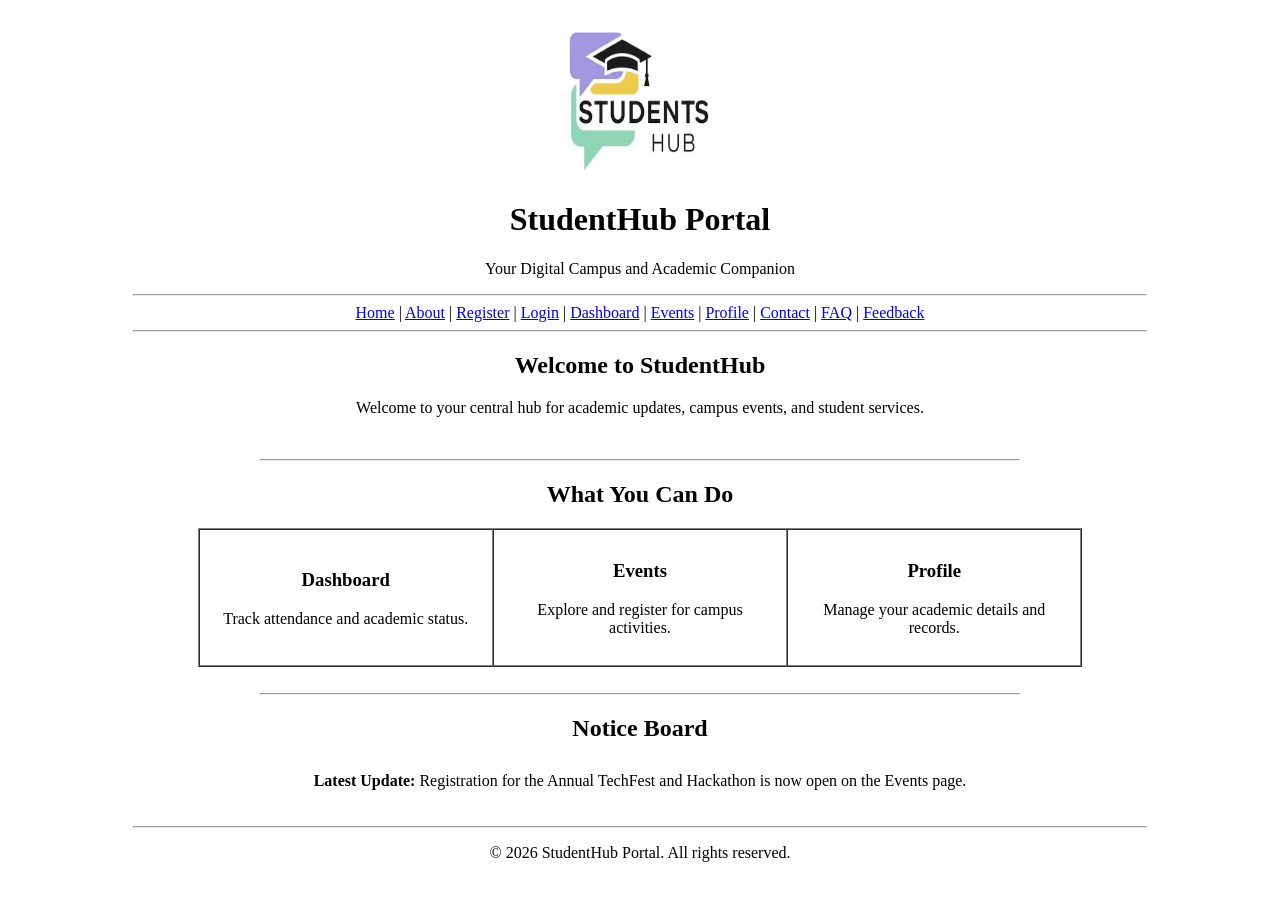
==== index.html @ c91a0edb "StudentHub" ====
<!DOCTYPE html>
<html lang="en">
<head>
    <meta charset="UTF-8">
    <meta name="viewport" content="width=device-width, initial-scale=1.0">
    <title>StudentHub Portal - Home</title>
</head>
<body>

    <center>
        <header>
            <br>
            <img src="logo.jfif" alt="StudentHub Portal Logo" width="150" height="150">
            <h1>StudentHub Portal</h1>
            <p>Your Digital Campus and Academic Companion</p>
            <hr width="80%">
            
            <nav aria-label="Main Navigation">
                <a href="index.html">Home</a> | 
                <a href="about.html">About</a> | 
                <a href="register.html">Register</a> | 
                <a href="login.html">Login</a> | 
                <a href="dashboard.html">Dashboard</a> | 
                <a href="events.html">Events</a> | 
                <a href="profile.html">Profile</a> | 
                <a href="contact.html">Contact</a> | 
                <a href="faq.html">FAQ</a> | 
                <a href="feedback.html">Feedback</a>
            </nav>
            <hr width="80%">
        </header>

        <main>
            <section>
                <h2>Welcome to StudentHub</h2>
                <p>Welcome to your central hub for academic updates, campus events, and student services.</p>
                <br>
                <hr width="60%">
            </section>

            <section>
                <h2>What You Can Do</h2>
                
                <table border="1" cellpadding="12" cellspacing="0" width="70%">
                    <tr>
                        <td align="center" width="33%">
                            <h3>Dashboard</h3>
                            <p>Track attendance and academic status.</p>
                        </td>
                        <td align="center" width="33%">
                            <h3>Events</h3>
                            <p>Explore and register for campus activities.</p>
                        </td>
                        <td align="center" width="33%">
                            <h3>Profile</h3>
                            <p>Manage your academic details and records.</p>
                        </td>
                    </tr>
                </table>
                <br>
                <hr width="60%">
            </section>

            <section>
                <h2>Notice Board</h2>
                <table border="0" cellpadding="8" width="60%">
                    <tr>
                        <td align="center">
                            <b>Latest Update:</b> Registration for the Annual TechFest and Hackathon is now open on the Events page.
                        </td>
                    </tr>
                </table>
                <br>
                <hr width="80%">
            </section>
        </main>

        <footer>
            <p>&copy; 2026 StudentHub Portal. All rights reserved.</p>
        </footer>
    </center>

</body>
</html>
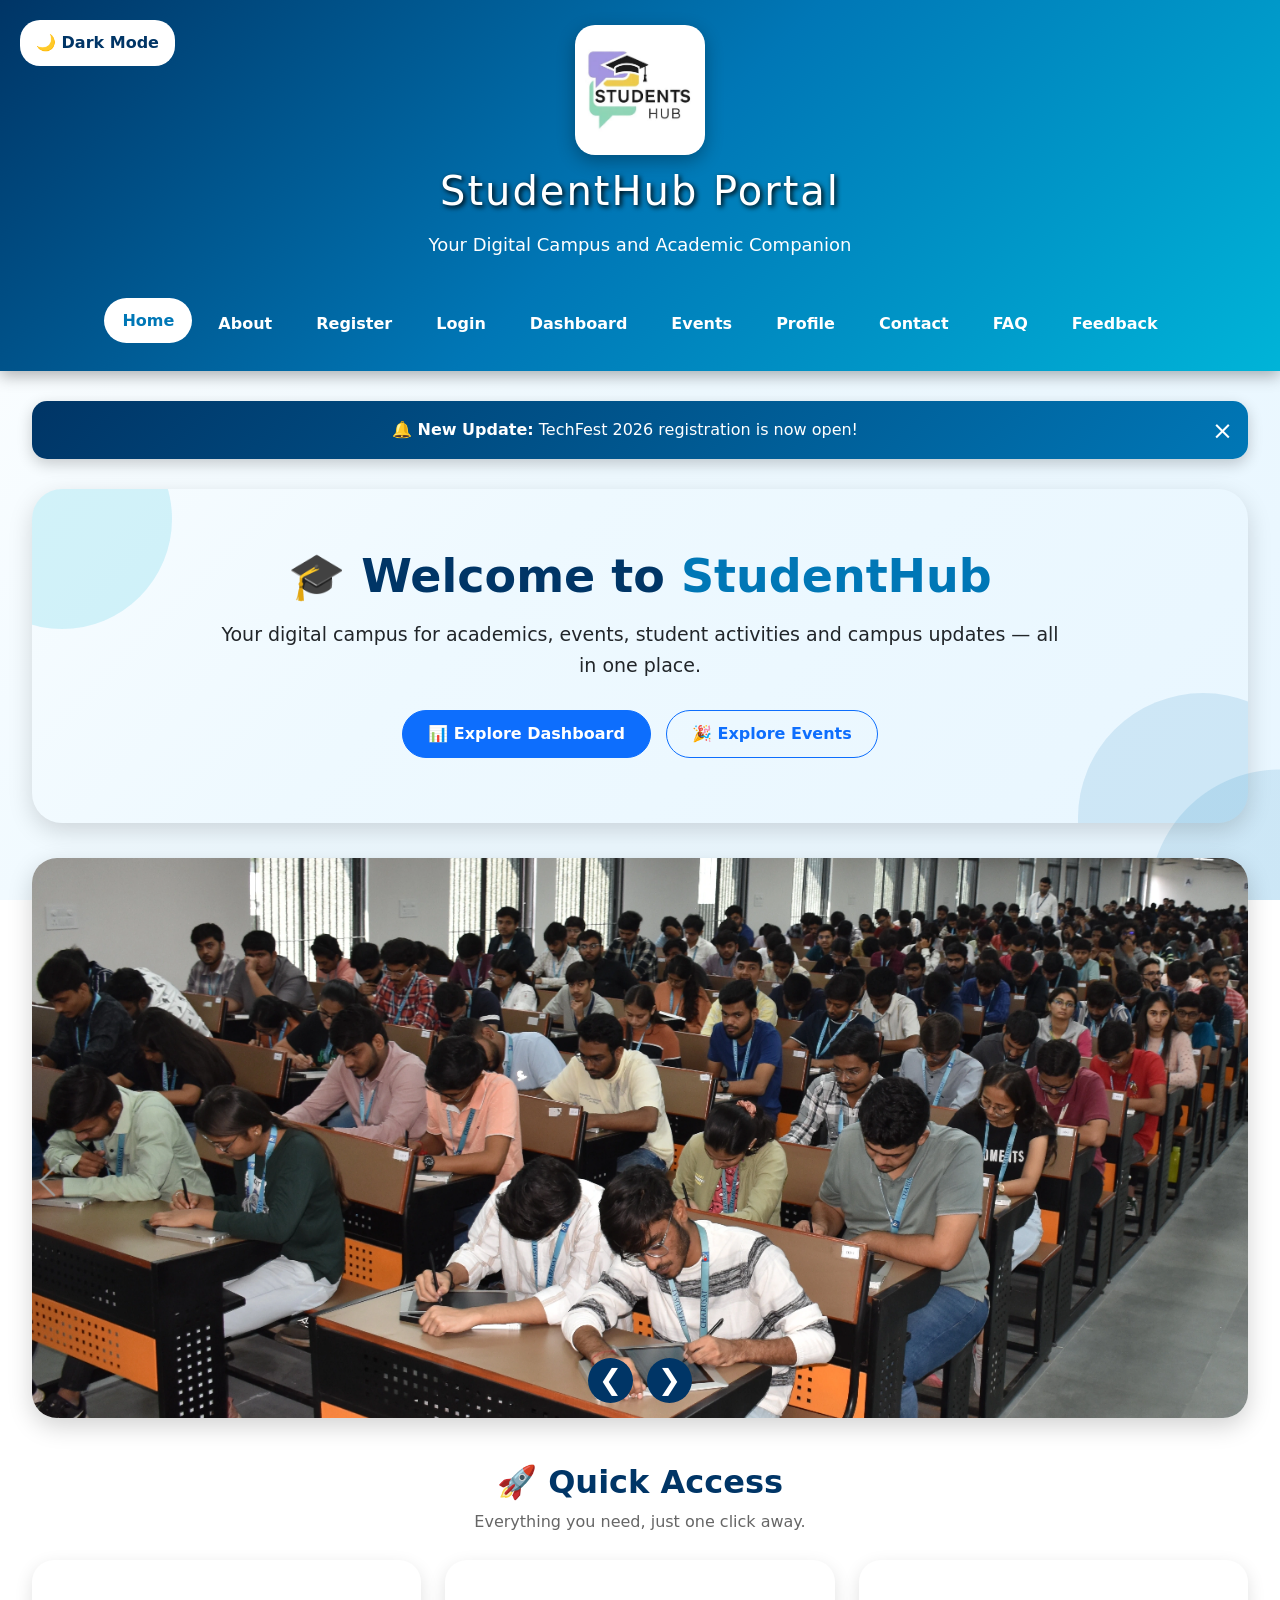
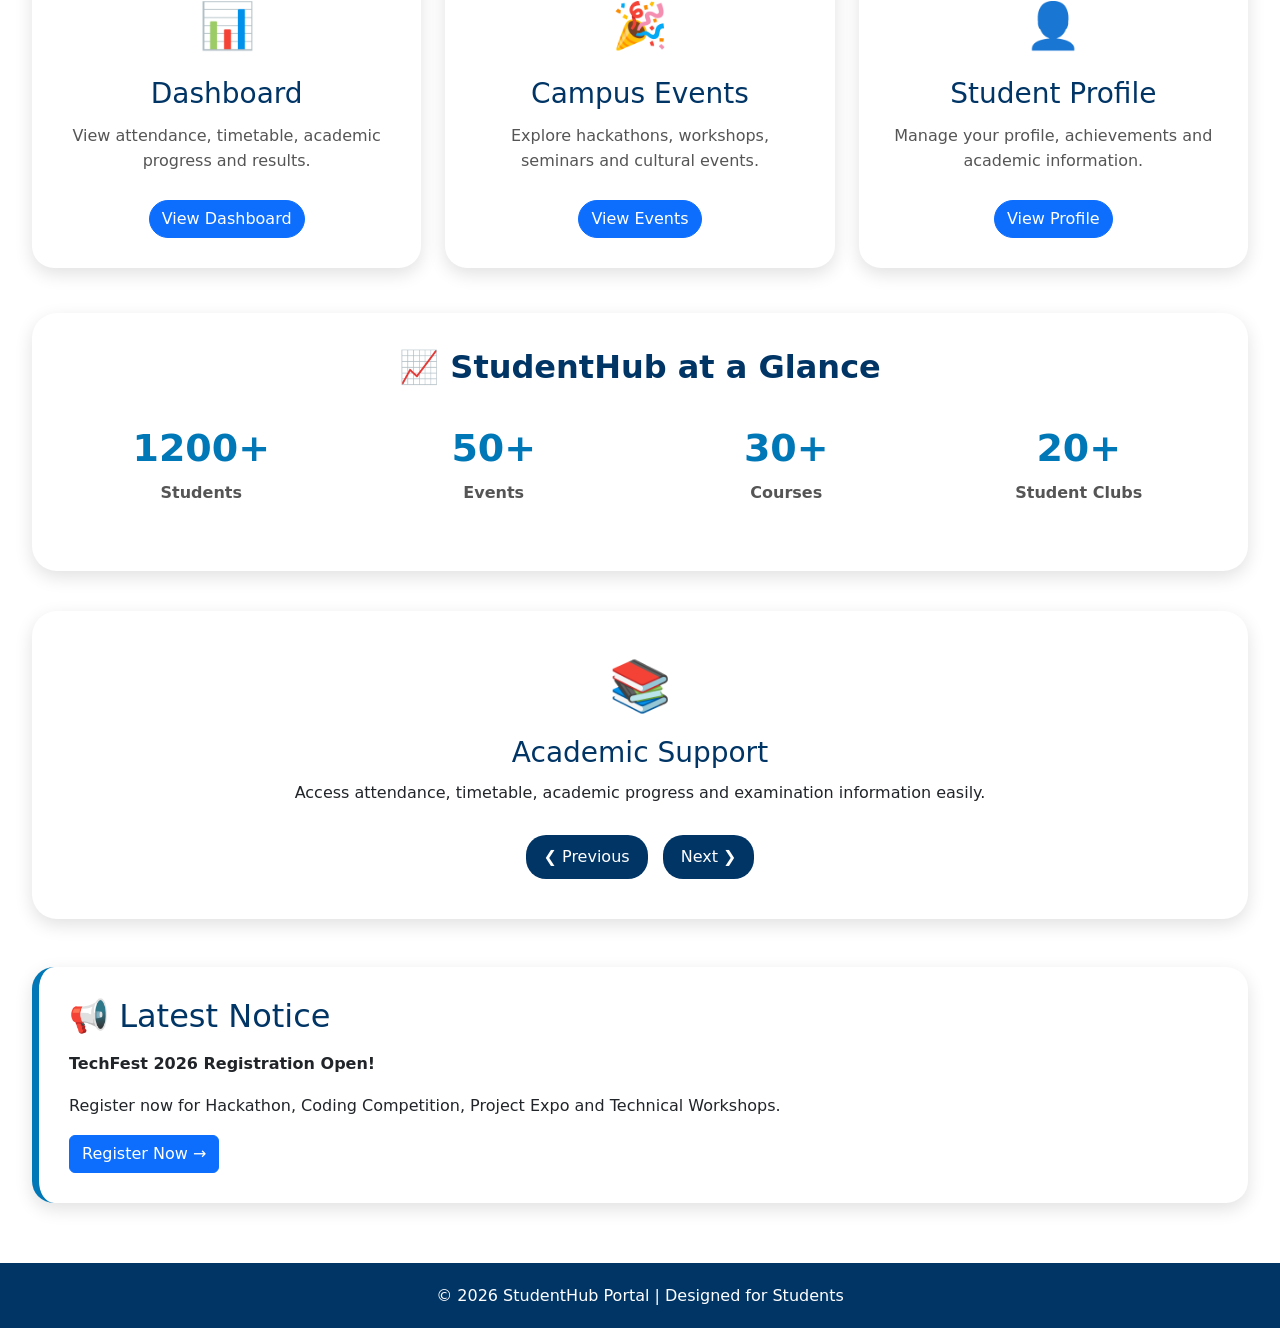
==== commit 5bbbd7b8: "Updated project" ====
--- a/index.html
+++ b/index.html
@@ -1,84 +1,1083 @@
 <!DOCTYPE html>
 <html lang="en">
+
 <head>
+
     <meta charset="UTF-8">
     <meta name="viewport" content="width=device-width, initial-scale=1.0">
+
     <title>StudentHub Portal - Home</title>
+
+    <!-- Common CSS -->
+    <link rel="stylesheet" href="csscommon.css">
+
+    <!-- Bootstrap -->
+    <link
+        href="https://cdn.jsdelivr.net/npm/bootstrap@5.3.3/dist/css/bootstrap.min.css"
+        rel="stylesheet">
+
+    <style>
+
+        /* ================= HOME PAGE BODY ================= */
+
+        body {
+            background:
+                radial-gradient(circle at top left,
+                    rgba(0, 180, 216, 0.18) 0,
+                    rgba(0, 180, 216, 0.18) 110px,
+                    transparent 111px),
+
+                radial-gradient(circle at bottom right,
+                    rgba(0, 119, 182, 0.12) 0,
+                    rgba(0, 119, 182, 0.12) 130px,
+                    transparent 131px),
+
+                linear-gradient(135deg,
+                    #ffffff,
+                    #eef9ff,
+                    #e8f6ff);
+
+            background-attachment: fixed;
+            background-size: cover;
+            line-height: 1.6;
+        }
+
+
+        /* ================= HOME HEADER OVERRIDE ================= */
+
+        header {
+            position: sticky;
+            top: 0;
+            z-index: 1000;
+        }
+
+        .logo-section img {
+            width: 130px;
+            height: 130px;
+            border-radius: 20px;
+            box-shadow: 0 6px 18px rgba(0,0,0,.3);
+            transition: .4s;
+        }
+
+        .logo-section img:hover {
+            transform: scale(1.08) rotate(2deg);
+        }
+
+        .logo-section h1 {
+            text-shadow: 2px 2px 5px black;
+        }
+
+
+        /* ================= MAIN ================= */
+
+        .container-main {
+            width: 95%;
+            max-width: 1350px;
+            margin: auto;
+            padding: 30px 0;
+        }
+
+
+        /* ================= NOTIFICATION ================= */
+
+        .notification {
+            background: linear-gradient(135deg, #003566, #0077b6);
+            color: white;
+            padding: 16px 50px 16px 20px;
+            text-align: center;
+            position: relative;
+            border-radius: 15px;
+            margin-bottom: 30px;
+            box-shadow: 0 5px 15px rgba(0,0,0,.2);
+        }
+
+        .notification button {
+            position: absolute;
+            right: 15px;
+            top: 10px;
+            border: none;
+            background: transparent;
+            color: white;
+            font-size: 25px;
+            cursor: pointer;
+        }
+
+
+        /* ================= HERO ================= */
+
+        .hero {
+            background: transparent;
+            padding: 60px 30px;
+            border-radius: 30px;
+            text-align: center;
+            box-shadow: 0 8px 25px rgba(0,0,0,.15);
+            position: relative;
+            overflow: hidden;
+        }
+
+        .hero::before {
+            content: "";
+            position: absolute;
+            width: 220px;
+            height: 220px;
+            border-radius: 50%;
+            background: rgba(0,180,216,.15);
+            top: -80px;
+            left: -80px;
+        }
+
+        .hero::after {
+            content: "";
+            position: absolute;
+            width: 250px;
+            height: 250px;
+            border-radius: 50%;
+            background: rgba(0,119,182,.12);
+            bottom: -120px;
+            right: -80px;
+        }
+
+        .hero h2 {
+            font-size: 46px;
+            font-weight: bold;
+            color: #003566;
+            margin-bottom: 15px;
+            position: relative;
+            z-index: 1;
+        }
+
+        .hero h2 span {
+            color: #0077b6;
+        }
+
+        .hero p {
+            font-size: 19px;
+            max-width: 850px;
+            margin: auto;
+            position: relative;
+            z-index: 1;
+        }
+
+        .hero-buttons {
+            margin-top: 25px;
+            position: relative;
+            z-index: 1;
+        }
+
+        .hero-buttons a {
+            margin: 5px;
+            border-radius: 25px;
+            padding: 11px 25px;
+            font-weight: bold;
+        }
+
+
+        /* ================= IMAGE BANNER ================= */
+
+        .image-banner {
+            position: relative;
+            width: 100%;
+            height: 560px;
+            margin-top: 35px;
+            border-radius: 25px;
+            overflow: hidden;
+            background: transparent;
+            box-shadow: 0 8px 25px rgba(0,0,0,.18);
+        }
+
+        .banner-image {
+            position: absolute;
+            top: 0;
+            left: 0;
+            width: 100%;
+            height: 100%;
+            object-fit: cover;
+            opacity: 0;
+            transition: opacity .8s ease;
+        }
+
+        .banner-image.active {
+            opacity: 1;
+        }
+
+
+        /* ================= IMAGE BANNER BUTTONS ================= */
+
+        .banner-btn {
+            position: absolute;
+            bottom: 15px;
+            width: 45px;
+            height: 45px;
+            border: none;
+            border-radius: 50%;
+            background: #003566;
+            color: white;
+            font-size: 28px;
+            font-weight: bold;
+            cursor: pointer;
+            z-index: 10;
+
+            display: flex;
+            align-items: center;
+            justify-content: center;
+
+            transition: .3s;
+        }
+
+        .banner-btn:hover {
+            background: #0077b6;
+        }
+
+        .prev-btn {
+            left: 50%;
+            transform: translateX(-52px);
+        }
+
+        .next-btn {
+            left: 50%;
+            transform: translateX(7px);
+        }
+
+        .prev-btn:hover {
+            transform: translateX(-52px) scale(1.1);
+        }
+
+        .next-btn:hover {
+            transform: translateX(7px) scale(1.1);
+        }
+
+
+        /* ================= SECTION TITLE ================= */
+
+        .section-title {
+            text-align: center;
+            margin: 45px 0 25px;
+        }
+
+        .section-title h2 {
+            color: #003566;
+            font-size: 32px;
+            font-weight: bold;
+        }
+
+        .section-title p {
+            color: #666;
+        }
+
+
+        /* ================= CARDS ================= */
+
+        .portal-card {
+            background: white;
+            border-radius: 22px;
+            padding: 30px;
+            text-align: center;
+            height: 100%;
+            box-shadow: 0 6px 18px rgba(0,0,0,.12);
+            transition: .4s;
+            border: none;
+        }
+
+        .portal-card:hover {
+            transform: translateY(-10px);
+            box-shadow: 0 12px 25px rgba(0,0,0,.2);
+        }
+
+        .portal-icon {
+            font-size: 45px;
+            margin-bottom: 15px;
+        }
+
+        .portal-card h3 {
+            color: #003566;
+            margin-bottom: 12px;
+        }
+
+        .portal-card p {
+            color: #555;
+        }
+
+        .portal-card a {
+            margin-top: 10px;
+            border-radius: 20px;
+        }
+
+
+        /* ================= STATISTICS ================= */
+
+        .stats-section {
+            margin-top: 45px;
+            background: white;
+            padding: 35px;
+            border-radius: 25px;
+            box-shadow: 0 6px 18px rgba(0,0,0,.12);
+        }
+
+        .stat-box {
+            text-align: center;
+            padding: 15px;
+        }
+
+        .stat-box h2 {
+            font-size: 38px;
+            color: #0077b6;
+            font-weight: bold;
+        }
+
+        .stat-box p {
+            font-weight: bold;
+            color: #555;
+        }
+
+
+        /* ================= CONTENT SLIDER ================= */
+
+        .slider {
+            background: white;
+            padding: 35px;
+            margin-top: 40px;
+            border-radius: 25px;
+            text-align: center;
+            box-shadow: 0 6px 18px rgba(0,0,0,.12);
+        }
+
+        .slide {
+            display: none;
+            animation: fadeIn .5s;
+        }
+
+        .slide.active {
+            display: block;
+        }
+
+        .slide-icon {
+            font-size: 50px;
+            margin-bottom: 10px;
+        }
+
+        .slide h3 {
+            color: #003566;
+            font-size: 28px;
+            margin-bottom: 10px;
+        }
+
+        .slide p {
+            max-width: 700px;
+            margin: auto;
+        }
+
+        @keyframes fadeIn {
+
+            from {
+                opacity: 0;
+                transform: translateX(20px);
+            }
+
+            to {
+                opacity: 1;
+                transform: translateX(0);
+            }
+
+        }
+
+        .slider-buttons {
+            margin-top: 25px;
+        }
+
+        .slider-buttons button {
+            border: none;
+            background: #003566;
+            color: white;
+            padding: 9px 18px;
+            margin: 5px;
+            border-radius: 20px;
+            cursor: pointer;
+            transition: .3s;
+        }
+
+        .slider-buttons button:hover {
+            background: #0077b6;
+        }
+
+
+        /* ================= NOTICE ================= */
+
+        .notice {
+            background: white;
+            padding: 30px;
+            border-radius: 22px;
+            border-left: 7px solid #0077b6;
+            box-shadow: 0 6px 18px rgba(0,0,0,.12);
+        }
+
+        .notice h2 {
+            color: #003566;
+        }
+
+
+        /* ================= HOME DARK MODE ================= */
+
+        body.dark-mode .hero,
+        body.dark-mode .portal-card,
+        body.dark-mode .stats-section,
+        body.dark-mode .slider,
+        body.dark-mode .notice {
+            background: #1e1e1e !important;
+            color: #eeeeee;
+        }
+
+        body.dark-mode .hero h2,
+        body.dark-mode .hero p,
+        body.dark-mode .section-title h2,
+        body.dark-mode .section-title p,
+        body.dark-mode .portal-card h3,
+        body.dark-mode .portal-card p,
+        body.dark-mode .slide h3,
+        body.dark-mode .slide p,
+        body.dark-mode .notice h2,
+        body.dark-mode .notice p,
+        body.dark-mode .stat-box p {
+            color: #eeeeee;
+        }
+
+        body.dark-mode .hero h2 span,
+        body.dark-mode .section-title h2,
+        body.dark-mode .portal-card h3,
+        body.dark-mode .slide h3,
+        body.dark-mode .notice h2,
+        body.dark-mode .stat-box h2 {
+            color: #00b4d8;
+        }
+
+
+        /* ================= MODAL ================= */
+
+        .modal-content {
+            border-radius: 20px;
+        }
+
+        body.dark-mode .modal-content {
+            background: #1e1e1e;
+            color: white;
+        }
+
+        body.dark-mode .modal-header,
+        body.dark-mode .modal-footer {
+            border-color: #444;
+        }
+
+
+        /* ================= RESPONSIVE ================= */
+
+        @media (max-width: 768px) {
+
+            .logo-section h1 {
+                font-size: 30px;
+            }
+
+            .logo-section p {
+                font-size: 15px;
+            }
+
+            .hero {
+                padding: 40px 20px;
+            }
+
+            .hero h2 {
+                font-size: 32px;
+            }
+
+            .hero p {
+                font-size: 16px;
+            }
+
+            .image-banner {
+                height: 410px;
+                margin-top: 25px;
+            }
+
+            .banner-btn {
+                width: 40px;
+                height: 40px;
+                font-size: 24px;
+                bottom: 12px;
+            }
+
+        }
+
+
+        @media (max-width: 480px) {
+
+            .container-main {
+                width: 92%;
+            }
+
+            .image-banner {
+                height: 320px;
+            }
+
+            .hero h2 {
+                font-size: 28px;
+            }
+
+            .banner-btn {
+                width: 38px;
+                height: 38px;
+                font-size: 22px;
+            }
+
+        }
+
+    </style>
+
 </head>
+
+
 <body>
 
-    <center>
-        <header>
-            <br>
-            <img src="logo.jfif" alt="StudentHub Portal Logo" width="150" height="150">
+
+    <!-- ================= HEADER ================= -->
+
+    <header>
+
+        <div class="logo-section">
+
+            <img src="logo.jfif" alt="StudentHub Logo">
+
             <h1>StudentHub Portal</h1>
+
             <p>Your Digital Campus and Academic Companion</p>
-            <hr width="80%">
-            
-            <nav aria-label="Main Navigation">
-                <a href="index.html">Home</a> | 
-                <a href="about.html">About</a> | 
-                <a href="register.html">Register</a> | 
-                <a href="login.html">Login</a> | 
-                <a href="dashboard.html">Dashboard</a> | 
-                <a href="events.html">Events</a> | 
-                <a href="profile.html">Profile</a> | 
-                <a href="contact.html">Contact</a> | 
-                <a href="faq.html">FAQ</a> | 
-                <a href="feedback.html">Feedback</a>
-            </nav>
-            <hr width="80%">
-        </header>
-
-        <main>
-            <section>
-                <h2>Welcome to StudentHub</h2>
-                <p>Welcome to your central hub for academic updates, campus events, and student services.</p>
-                <br>
-                <hr width="60%">
-            </section>
-
-            <section>
-                <h2>What You Can Do</h2>
-                
-                <table border="1" cellpadding="12" cellspacing="0" width="70%">
-                    <tr>
-                        <td align="center" width="33%">
-                            <h3>Dashboard</h3>
-                            <p>Track attendance and academic status.</p>
-                        </td>
-                        <td align="center" width="33%">
-                            <h3>Events</h3>
-                            <p>Explore and register for campus activities.</p>
-                        </td>
-                        <td align="center" width="33%">
-                            <h3>Profile</h3>
-                            <p>Manage your academic details and records.</p>
-                        </td>
-                    </tr>
-                </table>
-                <br>
-                <hr width="60%">
-            </section>
-
-            <section>
-                <h2>Notice Board</h2>
-                <table border="0" cellpadding="8" width="60%">
-                    <tr>
-                        <td align="center">
-                            <b>Latest Update:</b> Registration for the Annual TechFest and Hackathon is now open on the Events page.
-                        </td>
-                    </tr>
-                </table>
-                <br>
-                <hr width="80%">
-            </section>
-        </main>
-
-        <footer>
-            <p>&copy; 2026 StudentHub Portal. All rights reserved.</p>
-        </footer>
-    </center>
+
+        </div>
+
+
+        <button id="themeToggle" class="theme-btn">
+            🌙 Dark Mode
+        </button>
+
+
+        <button id="menuToggle" class="menu-btn">
+            ☰
+        </button>
+
+
+        <nav>
+
+            <a href="index.html">Home</a>
+            <a href="about.html">About</a>
+            <a href="register.html">Register</a>
+            <a href="login.html">Login</a>
+            <a href="dashboard.html">Dashboard</a>
+            <a href="events.html">Events</a>
+            <a href="profile.html">Profile</a>
+            <a href="contact.html">Contact</a>
+            <a href="faq.html">FAQ</a>
+            <a href="feedback.html">Feedback</a>
+
+        </nav>
+
+    </header>
+
+
+    <!-- ================= MAIN ================= -->
+
+    <main class="container-main">
+
+
+        <!-- ================= NOTIFICATION ================= -->
+
+        <div class="notification" id="notification">
+
+            <strong>🔔 New Update:</strong>
+
+            TechFest 2026 registration is now open!
+
+            <button id="closeNotification">
+                &times;
+            </button>
+
+        </div>
+
+
+        <!-- ================= WELCOME ================= -->
+
+        <section class="hero">
+
+            <h2>
+                🎓 Welcome to <span>StudentHub</span>
+            </h2>
+
+            <p>
+                Your digital campus for academics, events,
+                student activities and campus updates —
+                all in one place.
+            </p>
+
+
+            <div class="hero-buttons">
+
+                <a
+                    href="dashboard.html"
+                    class="btn btn-primary">
+
+                    📊 Explore Dashboard
+
+                </a>
+
+
+                <a
+                    href="events.html"
+                    class="btn btn-outline-primary">
+
+                    🎉 Explore Events
+
+                </a>
+
+            </div>
+
+        </section>
+
+
+        <!-- ================= IMAGE BANNER ================= -->
+
+        <section class="image-banner">
+
+            <img
+                src="s1.png"
+                class="banner-image active"
+                alt="StudentHub Banner 1">
+
+            <img
+                src="s2.png"
+                class="banner-image"
+                alt="StudentHub Banner 2">
+
+            <img
+                src="s3.png"
+                class="banner-image"
+                alt="StudentHub Banner 3">
+
+            <img
+                src="s4.png"
+                class="banner-image"
+                alt="StudentHub Banner 4">
+
+            <img
+                src="s5.png"
+                class="banner-image"
+                alt="StudentHub Banner 5">
+
+
+            <!-- PREVIOUS IMAGE BUTTON -->
+
+            <button
+                id="prevBanner"
+                class="banner-btn prev-btn"
+                type="button">
+
+                ❮
+
+            </button>
+
+
+            <!-- NEXT IMAGE BUTTON -->
+
+            <button
+                id="nextBanner"
+                class="banner-btn next-btn"
+                type="button">
+
+                ❯
+
+            </button>
+
+        </section>
+
+
+        <!-- ================= QUICK ACCESS ================= -->
+
+        <div class="section-title">
+
+            <h2>🚀 Quick Access</h2>
+
+            <p>
+                Everything you need, just one click away.
+            </p>
+
+        </div>
+
+
+        <section>
+
+            <div class="row g-4">
+
+
+                <div class="col-12 col-md-6 col-lg-4">
+
+                    <div class="portal-card">
+
+                        <div class="portal-icon">
+                            📊
+                        </div>
+
+                        <h3>Dashboard</h3>
+
+                        <p>
+                            View attendance, timetable,
+                            academic progress and results.
+                        </p>
+
+                        <a
+                            href="dashboard.html"
+                            class="btn btn-primary">
+
+                            View Dashboard
+
+                        </a>
+
+                    </div>
+
+                </div>
+
+
+                <div class="col-12 col-md-6 col-lg-4">
+
+                    <div class="portal-card">
+
+                        <div class="portal-icon">
+                            🎉
+                        </div>
+
+                        <h3>Campus Events</h3>
+
+                        <p>
+                            Explore hackathons, workshops,
+                            seminars and cultural events.
+                        </p>
+
+                        <a
+                            href="events.html"
+                            class="btn btn-primary">
+
+                            View Events
+
+                        </a>
+
+                    </div>
+
+                </div>
+
+
+                <div class="col-12 col-md-6 col-lg-4">
+
+                    <div class="portal-card">
+
+                        <div class="portal-icon">
+                            👤
+                        </div>
+
+                        <h3>Student Profile</h3>
+
+                        <p>
+                            Manage your profile, achievements
+                            and academic information.
+                        </p>
+
+                        <a
+                            href="profile.html"
+                            class="btn btn-primary">
+
+                            View Profile
+
+                        </a>
+
+                    </div>
+
+                </div>
+
+
+            </div>
+
+        </section>
+
+
+        <!-- ================= STATISTICS ================= -->
+
+        <section class="stats-section">
+
+            <div class="section-title mt-0">
+
+                <h2>📈 StudentHub at a Glance</h2>
+
+            </div>
+
+
+            <div class="row">
+
+                <div class="col-6 col-md-3">
+
+                    <div class="stat-box">
+
+                        <h2>1200+</h2>
+
+                        <p>Students</p>
+
+                    </div>
+
+                </div>
+
+
+                <div class="col-6 col-md-3">
+
+                    <div class="stat-box">
+
+                        <h2>50+</h2>
+
+                        <p>Events</p>
+
+                    </div>
+
+                </div>
+
+
+                <div class="col-6 col-md-3">
+
+                    <div class="stat-box">
+
+                        <h2>30+</h2>
+
+                        <p>Courses</p>
+
+                    </div>
+
+                </div>
+
+
+                <div class="col-6 col-md-3">
+
+                    <div class="stat-box">
+
+                        <h2>20+</h2>
+
+                        <p>Student Clubs</p>
+
+                    </div>
+
+                </div>
+
+            </div>
+
+        </section>
+
+
+        <!-- ================= CONTENT SLIDER ================= -->
+
+        <section class="slider">
+
+            <div class="slide active">
+
+                <div class="slide-icon">
+                    📚
+                </div>
+
+                <h3>Academic Support</h3>
+
+                <p>
+                    Access attendance, timetable,
+                    academic progress and examination
+                    information easily.
+                </p>
+
+            </div>
+
+
+            <div class="slide">
+
+                <div class="slide-icon">
+                    🎉
+                </div>
+
+                <h3>Campus Events</h3>
+
+                <p>
+                    Participate in hackathons, workshops,
+                    technical seminars and cultural festivals.
+                </p>
+
+            </div>
+
+
+            <div class="slide">
+
+                <div class="slide-icon">
+                    👤
+                </div>
+
+                <h3>Student Profile</h3>
+
+                <p>
+                    Manage your profile, achievements,
+                    documents and academic records.
+                </p>
+
+            </div>
+
+
+            <div class="slider-buttons">
+
+                <button id="prevSlide">
+                    ❮ Previous
+                </button>
+
+                <button id="nextSlide">
+                    Next ❯
+                </button>
+
+            </div>
+
+        </section>
+
+
+        <!-- ================= NOTICE ================= -->
+
+        <section class="mt-5">
+
+            <div class="notice">
+
+                <h2>
+                    📢 Latest Notice
+                </h2>
+
+                <p class="mt-3">
+
+                    <b>
+                        TechFest 2026 Registration Open!
+                    </b>
+
+                </p>
+
+                <p>
+
+                    Register now for Hackathon,
+                    Coding Competition, Project Expo
+                    and Technical Workshops.
+
+                </p>
+
+
+                <button
+                    class="btn btn-primary"
+                    data-bs-toggle="modal"
+                    data-bs-target="#registerModal">
+
+                    Register Now →
+
+                </button>
+
+            </div>
+
+        </section>
+
+
+    </main>
+
+
+    <!-- ================= MODAL ================= -->
+
+    <div
+        class="modal fade"
+        id="registerModal"
+        tabindex="-1"
+        aria-hidden="true">
+
+        <div class="modal-dialog modal-dialog-centered">
+
+            <div class="modal-content">
+
+                <div class="modal-header">
+
+                    <h5 class="modal-title">
+                        🎉 TechFest 2026
+                    </h5>
+
+                    <button
+                        type="button"
+                        class="btn-close"
+                        data-bs-dismiss="modal"
+                        aria-label="Close">
+                    </button>
+
+                </div>
+
+
+                <div class="modal-body">
+
+                    TechFest 2026 registration is now open!
+
+                    You can register for Hackathon,
+                    Coding Competition, Project Expo
+                    and Technical Workshops.
+
+                </div>
+
+
+                <div class="modal-footer">
+
+                    <a
+                        href="register.html"
+                        class="btn btn-primary">
+
+                        Go to Registration
+
+                    </a>
+
+
+                    <button
+                        type="button"
+                        class="btn btn-secondary"
+                        data-bs-dismiss="modal">
+
+                        Close
+
+                    </button>
+
+                </div>
+
+            </div>
+
+        </div>
+
+    </div>
+
+
+    <!-- ================= FOOTER ================= -->
+
+    <footer>
+
+        <p class="mb-0">
+            &copy; 2026 StudentHub Portal | Designed for Students
+        </p>
+
+    </footer>
+
+
+    <!-- Bootstrap JS -->
+
+    <script
+        src="https://cdn.jsdelivr.net/npm/bootstrap@5.3.3/dist/js/bootstrap.bundle.min.js">
+    </script>
+
+
+    <!-- Common JavaScript -->
+
+    <script src="scriptcomman.js"></script>
+
+
+    <!-- Home Page JavaScript -->
+
+    <script src="home.js"></script>
+
 
 </body>
+
 </html>
--- a/csscommon.css
+++ b/csscommon.css
@@ -0,0 +1,221 @@
+* {
+    margin: 0;
+    padding: 0;
+    box-sizing: border-box;
+}
+
+html {
+    scroll-behavior: smooth;
+}
+
+body {
+    font-family: Arial, Helvetica, sans-serif;
+    background: #eef4ff;
+    color: #333;
+    transition: background .3s, color .3s;
+}
+
+/* ================= HEADER ================= */
+
+header {
+    background: linear-gradient(135deg, #003566, #0077b6, #00b4d8);
+    padding: 25px;
+    text-align: center;
+    color: white;
+    box-shadow: 0 5px 15px rgba(0, 0, 0, .3);
+    position: relative;
+}
+
+.logo-section {
+    display: flex;
+    flex-direction: column;
+    align-items: center;
+}
+
+.logo-section img {
+    width: 140px;
+    height: 140px;
+    background: white;
+    padding: 10px;
+    border-radius: 15px;
+    object-fit: contain;
+    box-shadow: 0 5px 15px rgba(0, 0, 0, .3);
+    transition: .3s;
+}
+
+.logo-section img:hover {
+    transform: scale(1.08);
+}
+
+.logo-section h1 {
+    margin-top: 12px;
+    font-size: 40px;
+    letter-spacing: 2px;
+}
+
+.logo-section p {
+    margin-top: 8px;
+    font-size: 18px;
+}
+
+/* ================= NAVIGATION ================= */
+
+nav {
+    display: flex;
+    justify-content: center;
+    flex-wrap: wrap;
+    gap: 8px;
+    margin-top: 25px;
+}
+
+nav a {
+    text-decoration: none;
+    color: white;
+    font-weight: bold;
+    padding: 10px 18px;
+    border-radius: 25px;
+    transition: .3s;
+}
+
+nav a:hover {
+    background: white;
+    color: #0077b6;
+    transform: translateY(-3px);
+}
+
+nav a.active {
+    background: white;
+    color: #0077b6;
+    transform: translateY(-3px);
+}
+
+/* ================= FOOTER ================= */
+
+footer {
+    background: #003566;
+    color: white;
+    text-align: center;
+    padding: 20px;
+    margin-top: 30px;
+}
+
+/* ================= THEME BUTTON ================= */
+
+.theme-btn {
+    position: absolute;
+    top: 20px;
+    left: 20px;
+    padding: 10px 16px;
+    border: none;
+    border-radius: 20px;
+    background: white;
+    color: #003566;
+    font-weight: bold;
+    cursor: pointer;
+    z-index: 10;
+    transition: .3s;
+}
+
+.theme-btn:hover {
+    transform: scale(1.05);
+}
+
+/* ================= MENU BUTTON ================= */
+
+.menu-btn {
+    display: none;
+    position: absolute;
+    top: 20px;
+    right: 20px;
+    background: white;
+    color: #003566;
+    border: none;
+    font-size: 25px;
+    padding: 5px 12px;
+    border-radius: 8px;
+    cursor: pointer;
+    z-index: 10;
+}
+
+/* ================= DARK MODE ================= */
+
+body.dark-mode {
+    background: #121212;
+    color: #eeeeee;
+}
+
+body.dark-mode .theme-btn,
+body.dark-mode .menu-btn {
+    background: #1e1e1e;
+    color: #00b4d8;
+}
+
+/* ================= MOBILE ================= */
+
+@media(max-width: 768px) {
+
+    header {
+        padding: 20px 15px;
+    }
+
+    .logo-section img {
+        width: 110px;
+        height: 110px;
+    }
+
+    .logo-section h1 {
+        font-size: 30px;
+    }
+
+    .logo-section p {
+        font-size: 15px;
+    }
+
+    .theme-btn {
+        top: 15px;
+        left: 15px;
+        font-size: 0;
+        padding: 8px 10px;
+    }
+
+    .theme-btn::after {
+        content: "🌙";
+        font-size: 20px;
+    }
+
+    .menu-btn {
+        display: block;
+        top: 15px;
+        right: 15px;
+    }
+
+    nav {
+        display: none;
+        flex-direction: column;
+        align-items: center;
+        gap: 5px;
+        margin-top: 20px;
+    }
+
+    nav.active {
+        display: flex;
+    }
+
+    nav a {
+        width: 200px;
+        text-align: center;
+    }
+}
+
+/* ================= DESKTOP ================= */
+
+@media(min-width: 769px) {
+
+    nav {
+        display: flex;
+        flex-direction: row;
+        justify-content: center;
+        flex-wrap: wrap;
+    }
+
+}
